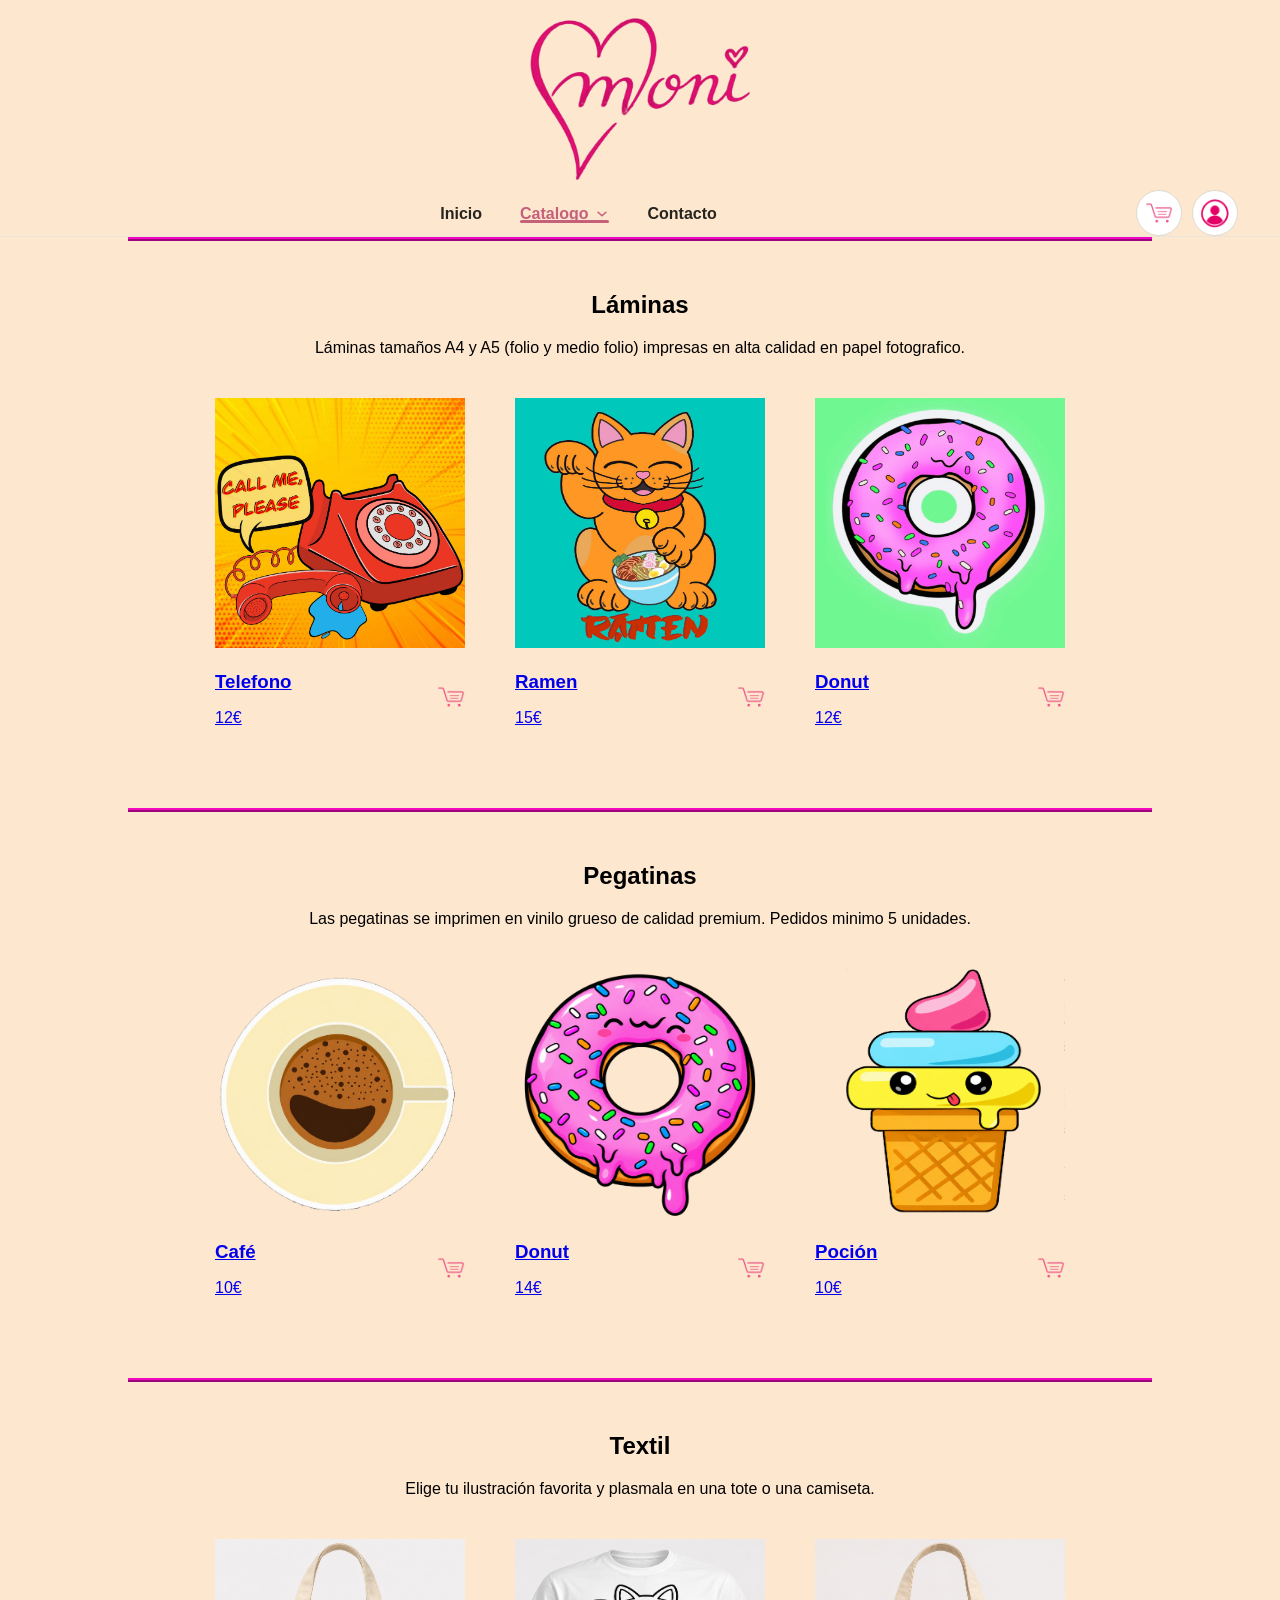
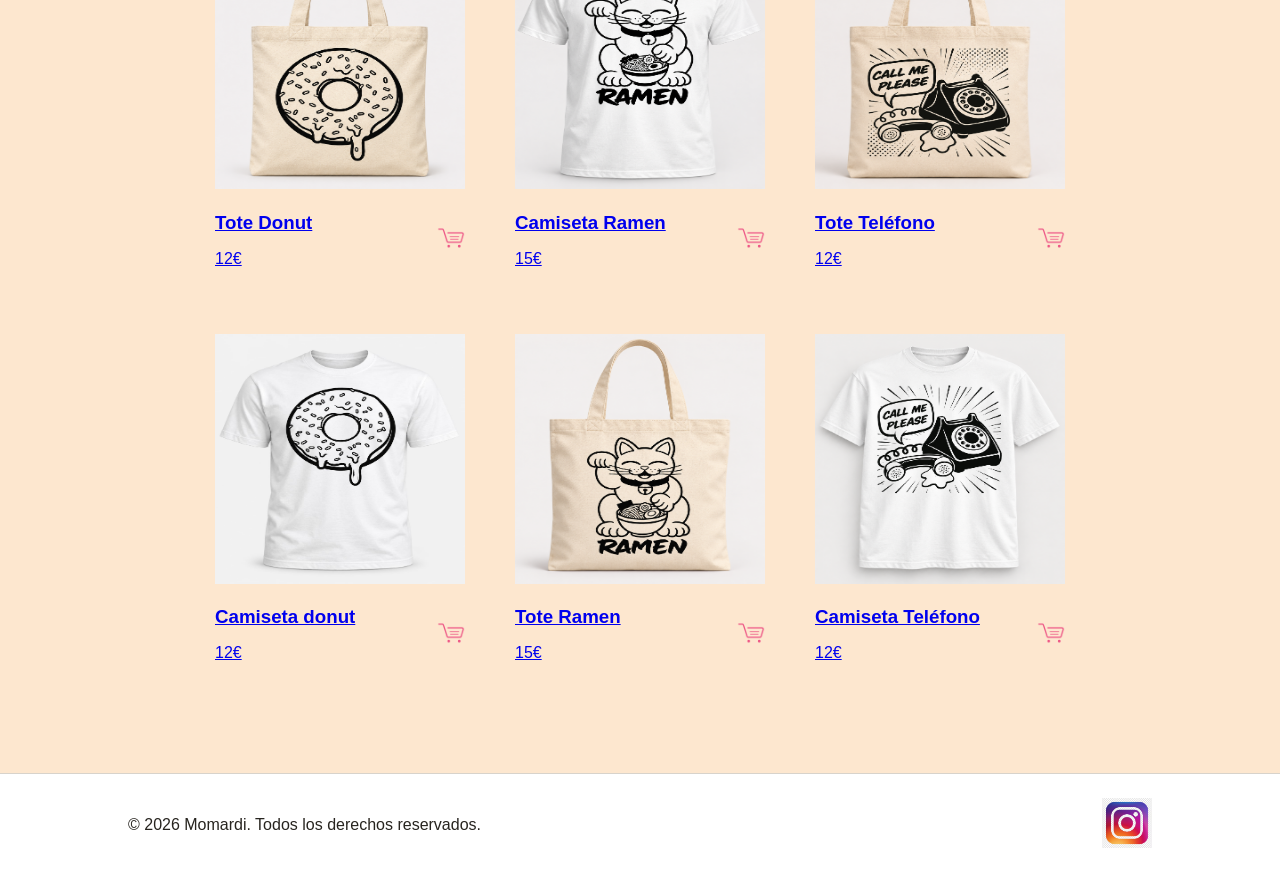
==== Catalogo/catalogo.html @ b245bbe1 "Primera subida de proyecto web de ilustración para Neoland." ====
<!doctype html>
<html lang="es">
  <head>
    <meta charset="UTF-8" />
    <meta name="viewport" content="width=device-width, initial-scale=1.0" />
    <title>Catalogo Momardi</title>
    <link rel="stylesheet" href="../Styles/Styles.css" />
  </head>
  <body>
    <header class="site-header">
      <div>
        <a class="brand" href="Index.html" aria-label="Ir al inicio">
          <img src="../Imagenes/LogoM.png" alt="Momardi" />
        </a>
      </div>
      <nav class="navbar" aria-label="Navegacion principal">
        <ul class="nav-links">
          <li>
            <a class="nav-link" href="../Inicio/Index.html" aria-current="page">Inicio</a>
          </li>
          <li class="dropdown">
            <a
              class="nav-link dropdown-toggle active"
              href="../Catalogo/catalogo.html"
              aria-haspopup="true"
              aria-expanded="false"
            >
              Catalogo
              <svg class="chevron" viewBox="0 0 16 16" aria-hidden="true">
                <path d="M3.5 6l4.5 4 4.5-4" />
              </svg>
            </a>
            <ul class="dropdown-menu">
              <li>
                <a href="../Catalogo/catalogo.html#laminas">Laminas</a>
              </li>
              <li><a href="../Catalogo/catalogo.html#pegatinas">Pegatinas</a></li>
              <li><a href="../Catalogo/catalogo.html#textil">Textil</a></li>
            </ul>
          </li>
          <li>
            <a class="nav-link" href="../Contacto/contacto.html">Contacto</a>
          </li>
        </ul>

        <div class="nav-actions">
          <a
            class="icon-button"
            href="../WorkingOnIt/working.html"
            aria-label="Ver carrito de compras"
          >
            <img
              class="icon-button-carrito"
              src="../Imagenes/carrito.png"
              alt="Carrito de compras"
            />
          </a>
          <a
            class="icon-button"
            href="../WorkingOnIt/working.html"
            aria-label="Iniciar sesion"
          >
            <img
              class="icon-button-login"
              src="../Imagenes/Login.png"
              alt="Inicio sesión"
            />
          </a>
        </div>
      </nav>
    </header>

    <div class="novedades" id="laminas">
      <h2>Láminas</h2>
      <p>
        Láminas tamaños A4 y A5 (folio y medio folio) impresas en alta calidad
        en papel fotografico.
      </p>
      <div class="linea">
        <a class="articulo" href="../Producto/producto-detalles.html">
          <img src="../Imagenes/Foto1.png" />
          <div class="informacionarticulo">
            <div class="tituloprecio">
              <h3>Telefono</h3>
              <p>12€</p>
            </div>
            <div class="icon-button-carrito">
              <img src="../Imagenes/carrito.png" alt="Carrito de compras" />
            </div>
          </div>
        </a>

        <a class="articulo" href="../Producto/producto-detalles.html">
          <img src="../Imagenes/Foto2.png" />
          <div class="informacionarticulo">
            <div class="tituloprecio">
              <h3>Ramen</h3>
              <p>15€</p>
            </div>
            <div class="icon-button-carrito">
              <img src="../Imagenes/carrito.png" alt="Carrito de compras" />
            </div>
          </div>
        </a>

        <a class="articulo" href="../Producto/producto-detalles.html">
          <img src="../Imagenes/Foto3.png" />
          <div class="informacionarticulo">
            <div class="tituloprecio">
              <h3>Donut</h3>
              <p>12€</p>
            </div>
            <div class="icon-button-carrito">
              <img src="../Imagenes/carrito.png" alt="Carrito de compras" />
            </div>
          </div>
        </a>
      </div>
    </div>
    <div class="novedades" id="pegatinas">
      <h2>Pegatinas</h2>
      <p>
        Las pegatinas se imprimen en vinilo grueso de calidad premium. Pedidos
        minimo 5 unidades.
      </p>
      <div class="linea">
        <a class="articulo" href="../Producto/producto-detalles.html">
          <img src="../Imagenes/Pegatinas/pegatina-cafe.png" />
          <div class="informacionarticulo">
            <div class="tituloprecio">
              <h3>Café</h3>
              <p>10€</p>
            </div>
            <div class="icon-button-carrito">
              <img src="../Imagenes/carrito.png" alt="Carrito de compras" />
            </div>
          </div>
        </a>

        <a class="articulo" href="../Producto/producto-detalles.html">
          <img src="../Imagenes/Pegatinas/pegatina-donut.png" />
          <div class="informacionarticulo">
            <div class="tituloprecio">
              <h3>Donut</h3>
              <p>14€</p>
            </div>
            <div class="icon-button-carrito">
              <img src="../Imagenes/carrito.png" alt="Carrito de compras" />
            </div>
          </div>
        </a>

        <a class="articulo" href="../Producto/producto-detalles.html">
          <img src="../Imagenes/Pegatinas/pegatina-helado.png" />
          <div class="informacionarticulo">
            <div class="tituloprecio">
              <h3>Poción</h3>
              <p>10€</p>
            </div>
            <div class="icon-button-carrito">
              <img src="../Imagenes/carrito.png" alt="Carrito de compras" />
            </div>
          </div>
        </a>
      </div>
    </div>
    <div class="novedades" id="textil">
      <h2>Textil</h2>
      <p>
        Elige tu ilustración favorita y plasmala en una tote o una camiseta.
      </p>
      <div class="linea">
        <a class="articulo" href="../Producto/producto-detalles.html">
          <img src="../Imagenes/textil/toteDonut.png" />
          <div class="informacionarticulo">
            <div class="tituloprecio">
              <h3>Tote Donut</h3>
              <p>12€</p>
            </div>
            <div class="icon-button-carrito">
              <img src="../Imagenes/carrito.png" alt="Carrito de compras" />
            </div>
          </div>
        </a>

        <a class="articulo" href="../Producto/producto-detalles.html">
          <img src="../Imagenes/textil/camiramen.png" />
          <div class="informacionarticulo">
            <div class="tituloprecio">
              <h3>Camiseta Ramen</h3>
              <p>15€</p>
            </div>
            <div class="icon-button-carrito">
              <img src="../Imagenes/carrito.png" alt="Carrito de compras" />
            </div>
          </div>
        </a>

        <a class="articulo" href="../Producto/producto-detalles.html">
          <img src="../Imagenes/textil/totetelefono .png" />
          <div class="informacionarticulo">
            <div class="tituloprecio">
              <h3>Tote Teléfono</h3>
              <p>12€</p>
            </div>
            <div class="icon-button-carrito">
              <img src="../Imagenes/carrito.png" alt="Carrito de compras" />
            </div>
          </div>
        </a>
      </div>
      <div class="linea">
        <a class="articulo" href="../Producto/producto-detalles.html">
          <img src="../Imagenes/textil/camidonut.jpeg" />
          <div class="informacionarticulo">
            <div class="tituloprecio">
              <h3>Camiseta donut</h3>
              <p>12€</p>
            </div>
            <div class="icon-button-carrito">
              <img src="../Imagenes/carrito.png" alt="Carrito de compras" />
            </div>
          </div>
        </a>

        <a class="articulo" href="../Producto/producto-detalles.html">
          <img src="../Imagenes/textil/toteramen.png" />
          <div class="informacionarticulo">
            <div class="tituloprecio">
              <h3> Tote Ramen</h3>
              <p>15€</p>
            </div>
            <div class="icon-button-carrito">
              <img src="../Imagenes/carrito.png" alt="Carrito de compras" />
            </div>
          </div>
        </a>

        <a class="articulo" href="../Producto/producto-detalles.html">
          <img src="../Imagenes/textil/camitelefono.png" />
          <div class="informacionarticulo">
            <div class="tituloprecio">
              <h3>Camiseta Teléfono</h3>
              <p>12€</p>
            </div>
            <div class="icon-button-carrito">
              <img src="../Imagenes/carrito.png" alt="Carrito de compras" />
            </div>
          </div>
        </a>
      </div>
    </div>
  </body>
  <footer class="site-footer">
    <p>&copy; 2026 Momardi. Todos los derechos reservados.</p>
    <a
      class="social-link"
      href="https://www.instagram.com/moni.mardi/"
      target="_blank"
      rel="noopener noreferrer"
      aria-label="Instagram de Momardi"
    >
      <img src="../Imagenes/Instagram.avif" />
    </a>
  </footer>
</html>
---- Styles/Styles.css ----
* {
  box-sizing: border-box;
}

body {
  background-color: #fde7cf;
  margin: 0;
  min-height: 100vh;
  display: flex;
  flex-direction: column;
  font-family: Arial, Helvetica, sans-serif;
}

/* Header Styles */

.site-header {
  background-color: #fde7cf;
  width: 100%;
  border-bottom: 1px solid #e8e6df;
}

.navbar {
  background-color: #fde7cf;
  min-height: 40px;
  position: relative;
  display: flex;
  align-items: center;
  justify-content: space-between;
  width: 100%;
  padding: 0 42px;
}

.brand {
  display: flex;
  align-items: center;
  justify-content: center;
  width: 100%;
  padding: 18px 20px 10px;
}

.brand img {
  display: block;
  width: 220px;
  height: auto;
}

.nav-links {
  display: flex;
  position: absolute;
  right: 44%;
  align-items: center;
  gap: 38px;
  margin-left: 28rem;
  padding: 0;
  list-style: none;
}

.nav-link {
  position: relative;
  display: inline-flex;
  align-items: center;
  gap: 7px;
  padding: 15px 0 14px;
  color: #27241f;
  font-size: 16px;
  font-weight: 600;
  text-decoration: none;
}

.nav-link.active {
  color: #c55f7a;
}

.nav-link.active::after {
  content: "";
  position: absolute;
  left: 0;
  right: 0;
  bottom: 14px;
  height: 3px;
  border-radius: 999px;
  background: #c55f7a;
}

.nav-link:hover,
.nav-link:focus-visible,
.dropdown:hover > .nav-link,
.dropdown:focus-within > .nav-link {
  color: #c55f7a;
}

.navbar:has(.action-volver) .nav-links {
  left: 42px;
  right: auto;
  margin: 0;
}

.action-volver {
  white-space: nowrap;
}

.chevron {
  width: 14px;
  height: 14px;
  fill: none;
  stroke: currentColor;
  stroke-width: 1.8;
  stroke-linecap: round;
  stroke-linejoin: round;
  transition: transform 180ms ease;
}

.dropdown {
  position: relative;
}

.dropdown-menu {
  position: absolute;
  top: calc(100% - 10px);
  left: -18px;
  z-index: 10;
  min-width: 190px;
  margin: 0;
  padding: 8px;
  list-style: none;
  background: #ffffff;
  border: 1px solid #ece8df;
  border-radius: 10px;
  box-shadow: 0 12px 30px rgba(55, 46, 38, 0.12);
  opacity: 0;
  visibility: hidden;
  transform: translateY(8px);
  transition:
    opacity 180ms ease,
    transform 180ms ease,
    visibility 180ms;
}

.dropdown:hover .dropdown-menu,
.dropdown:focus-within .dropdown-menu {
  opacity: 1;
  visibility: visible;
  transform: translateY(0);
}

.dropdown:hover .chevron,
.dropdown:focus-within .chevron {
  transform: rotate(180deg);
}

.dropdown-menu a {
  display: block;
  padding: 11px 12px;
  border-radius: 7px;
  color: #27241f;
  font-size: 15px;
  text-decoration: none;
}

.dropdown-menu a:hover,
.dropdown-menu a:focus-visible {
  color: #c55f7a;
  background: #fdf1f4;
}

.nav-actions {
  margin-left: auto;
  display: flex;
  align-items: center;
  gap: 10px;
}

.icon-button {
  display: inline-flex;
  align-items: center;
  justify-content: center;
  width: 46px;
  height: 46px;
  border: 1px solid #dedad1;
  border-radius: 50%;
  color: #27241f;
  background: #ffffff;
  text-decoration: none;
  transition:
    color 180ms ease,
    border-color 180ms ease,
    background 180ms ease;
}

.icon-button-carrito {
  display: flex;
  align-items: center;
  justify-content: center;
  width: 28px;
  height: 28px;
}

.icon-button-carrito img {
  display: block;
  width: 28px;
  height: 28px;
}
.icon-button-login {
  width: 44px;
  height: 30px;
  fill: none;
  stroke: currentColor;
  stroke-width: 1.8;
  stroke-linecap: round;
  stroke-linejoin: round;
}

.icon-button:hover,
.icon-button:focus-visible {
  color: #ffffff;
  border-color: #c55f7a;
  background: #c55f7a;
}

@media (max-width: 760px) {
  .navbar {
    min-height: 66px;
    padding: 0 18px;
  }

  .brand {
    padding: 12px 18px 8px;
  }

  .brand img {
    width: 150px;
  }

  .nav-links {
    gap: 16px;
  }

  .nav-link {
    padding: 27px 0 25px;
    font-size: 14px;
  }

  .nav-link.active::after {
    bottom: 17px;
  }

  .nav-actions {
    gap: 6px;
  }

  .icon-button {
    width: 40px;
    height: 40px;
  }
}

/* Banner Styles */
.banner {
  position: center;
  width: 100%;
  height: 400px;
  object-fit: cover;
  background-image: url("../Imagenes/Banner.jpg");
  background-size: cover;
  background-position: center;
  display: flex;
  align-items: center;
  justify-content: center;
}
.bannertext {
  width: 100%;
  height: 50%;
  text-align: center;
  color: #f108bf;
  font-size: 36px;
  font-weight: bold;
  text-shadow: 2px 2px 4px rgba(139, 5, 128, 0.5);
}

.novedades {
  border-top: 4px ridge #f108bf;
  margin-top: 30px;
  padding: 30px 0 40px;
  text-align: center;
  margin: 0 10% 0 10%;
}

.linea {
  display: flex;
  justify-content: center;
  padding: 0 10% 0 10%;
}

.articulo > img {
  height: 250px;
  width: 250px;
}

.articulo {
  margin: 10px;
  padding: 15px;
}

.informacionarticulo {
  display: flex;
  align-items: center;
  justify-content: space-between;
  width: 250px;
  margin: 0 auto;
}

.tituloprecio {
  display: flex;
  align-items: flex-start;
  flex-direction: column;
  margin: 0;
}

.tituloprecio h3 {
  margin-bottom: 0;
}

.añadircarrito {
  display: flex;
  align-items: center;
  justify-content: center;
}

.detalle-producto {
  display: flex;
  align-items: flex-start;
  justify-content: center;
  gap: 40px;
  max-width: 900px;
  margin: 40px auto;
  padding: 20px;
}

.detalle-imagen img {
  width: 400px;
  height: 400px;
  object-fit: cover;
}

.detalle-info {
  width: 380px;
  display: flex;
  flex-direction: column;
  gap: 12px;
}

.detalle-info h1,
.detalle-info p {
  margin: 0;
}

.detalle-precio {
  color: #c55f7a;
  font-size: 24px;
  font-weight: bold;
}

.detalle-info select {
  width: 100%;
  padding: 8px;
}

.detalle-carrito {
  display: flex;
  align-items: center;
  justify-content: center;
  gap: 8px;
  width: 100%;
  padding: 12px;
  border: none;
  background: #c55f7a;
  color: #ffffff;
  cursor: pointer;
}

.detalle-carrito img {
  width: 20px;
  height: 20px;
}

.boton-principal,
.detalle-carrito {
  display: flex;
  align-items: center;
  justify-content: center;
  gap: 8px;
  min-height: 44px;
  border: none;
  border-radius: 6px;
  padding: 12px 24px;
  background: #c55f7a;
  color: #ffffff;
  font: inherit;
  font-weight: bold;
  cursor: pointer;
  transition:
    background 180ms ease,
    transform 180ms ease;
}

.boton-principal:hover,
.boton-principal:focus-visible,
.detalle-carrito:hover,
.detalle-carrito:focus-visible {
  background: #a94862;
  transform: translateY(-1px);
}

/*Footer*/
.site-footer {
  display: flex;
  align-items: center;
  justify-content: space-between;
  gap: 20px;
  margin-top: 30px;
  padding: 24px 10%;
  border-top: 1px solid #d8d3cb;
  color: #27241f;
  background: #ffffff;
}

.site-footer img {
  height: 50px;
  width: 50px;
}
.site-footer p {
  margin: 0;
}

.social-link {
  color: #c55f7a;
  font-weight: bold;
  text-decoration: none;
}

.social-link:hover,
.social-link:focus-visible {
  text-decoration: underline;
}

@media (max-width: 760px) {
  .site-footer {
    flex-direction: column;
    text-align: center;
  }
}

/* Contacto*/

.contacto {
  box-sizing: border-box;
  display: flex;
  flex: 1;
  align-items: center;
  justify-content: center;
  width: 100%;
  padding: 20px;
}

.formulario-contacto {
  box-sizing: border-box;
  width: 60%;
  padding: 10px;
}

.formulario-contacto {
  width: 40%;
  margin: 0 auto;
}

.formulario-contacto input,
.formulario-contacto textarea {
  box-sizing: border-box;
  border-radius: 16px;
  width: 100%;
  border-color: #e00f71;
}

.redes-sociales {
  box-sizing: border-box;
  width: 40%;
  padding: 10px;
}

.contacto-info {
  display: flex;
  align-items: center;
  gap: 10px;
}

.rrss {
  width: 20px;
}
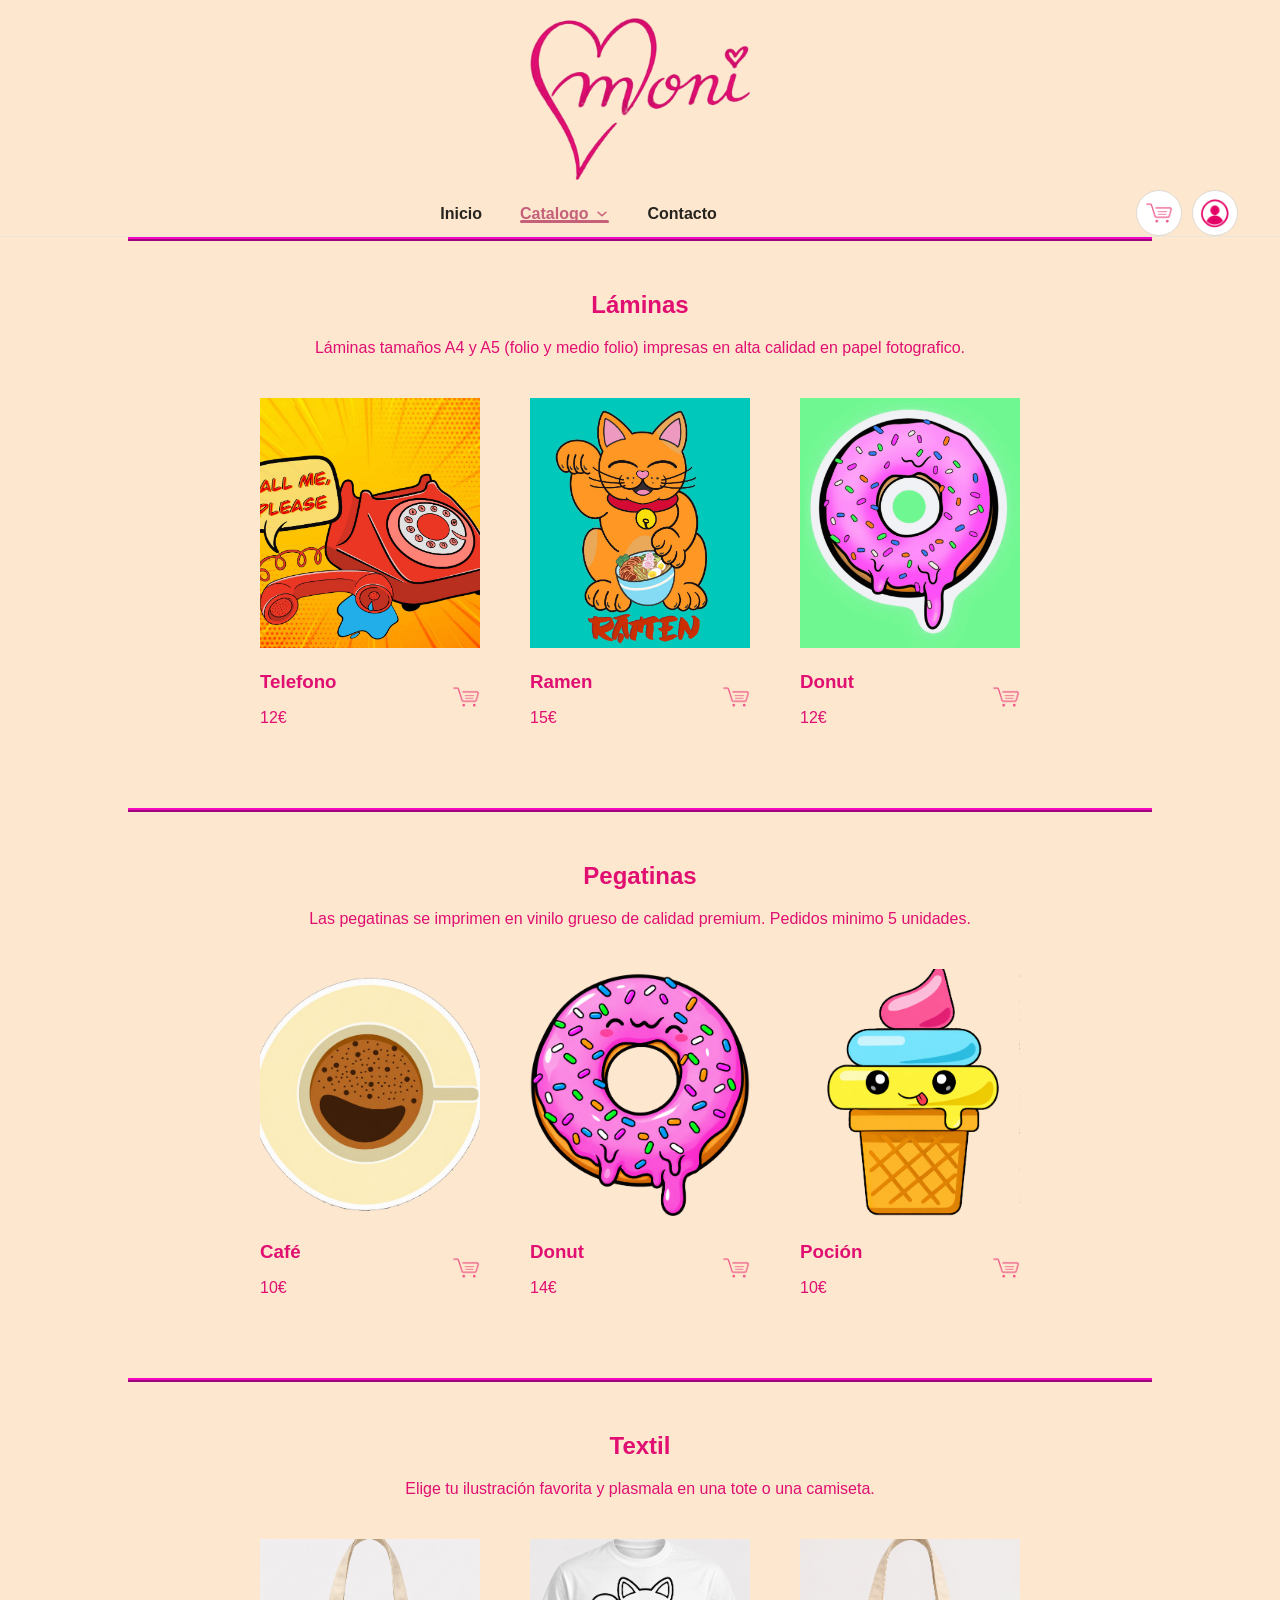
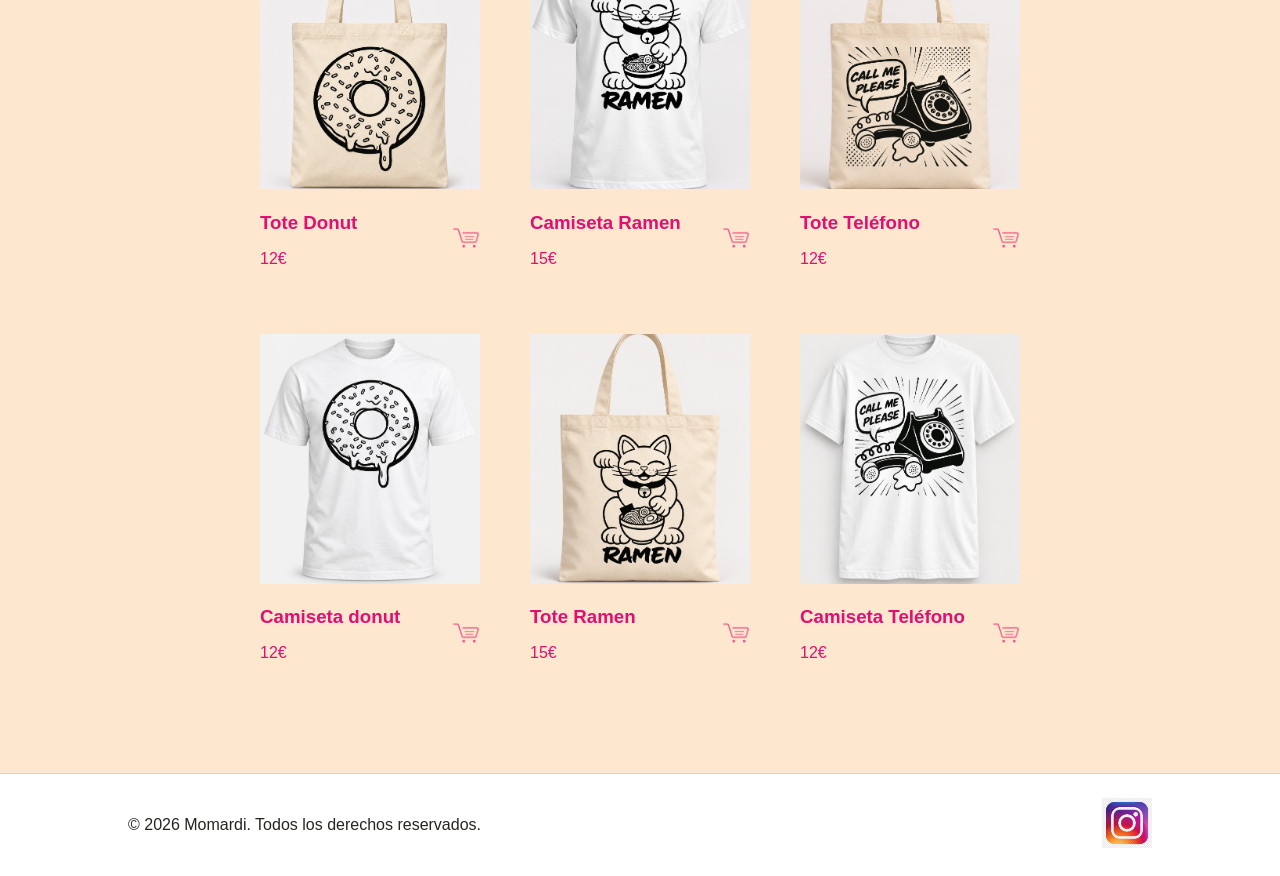
==== commit 3f7c5e9d: "Introducidos estilos para responsive" ====
--- a/Catalogo/catalogo.html
+++ b/Catalogo/catalogo.html
@@ -9,14 +9,16 @@
   <body>
     <header class="site-header">
       <div>
-        <a class="brand" href="Index.html" aria-label="Ir al inicio">
+        <a class="brand" href="../Inicio/Index.html" aria-label="Ir al inicio">
           <img src="../Imagenes/LogoM.png" alt="Momardi" />
         </a>
       </div>
       <nav class="navbar" aria-label="Navegacion principal">
         <ul class="nav-links">
           <li>
-            <a class="nav-link" href="../Inicio/Index.html" aria-current="page">Inicio</a>
+            <a class="nav-link" href="../Inicio/Index.html" aria-current="page"
+              >Inicio</a
+            >
           </li>
           <li class="dropdown">
             <a
@@ -32,9 +34,11 @@
             </a>
             <ul class="dropdown-menu">
               <li>
-                <a href="../Catalogo/catalogo.html#laminas">Laminas</a>
+                <a href="../Catalogo/catalogo.html#laminas">Láminas</a>
               </li>
-              <li><a href="../Catalogo/catalogo.html#pegatinas">Pegatinas</a></li>
+              <li>
+                <a href="../Catalogo/catalogo.html#pegatinas">Pegatinas</a>
+              </li>
               <li><a href="../Catalogo/catalogo.html#textil">Textil</a></li>
             </ul>
           </li>
@@ -227,7 +231,7 @@
           <img src="../Imagenes/textil/toteramen.png" />
           <div class="informacionarticulo">
             <div class="tituloprecio">
-              <h3> Tote Ramen</h3>
+              <h3>Tote Ramen</h3>
               <p>15€</p>
             </div>
             <div class="icon-button-carrito">
--- a/Styles/Styles.css
+++ b/Styles/Styles.css
@@ -220,7 +220,8 @@
 @media (max-width: 760px) {
   .navbar {
     min-height: 66px;
-    padding: 0 18px;
+    justify-content: flex-start;
+    padding: 0 12px;
   }
 
   .brand {
@@ -232,19 +233,23 @@
   }
 
   .nav-links {
-    gap: 16px;
+    position: static;
+    right: auto;
+    margin: 0;
+    gap: 10px;
   }
 
   .nav-link {
-    padding: 27px 0 25px;
+    padding: 20px 0 18px;
     font-size: 14px;
   }
 
   .nav-link.active::after {
-    bottom: 17px;
+    bottom: 12px;
   }
 
   .nav-actions {
+    margin-left: auto;
     gap: 6px;
   }
 
@@ -279,6 +284,7 @@
 
 .novedades {
   border-top: 4px ridge #f108bf;
+  color: #e00f71;
   margin-top: 30px;
   padding: 30px 0 40px;
   text-align: center;
@@ -288,17 +294,23 @@
 .linea {
   display: flex;
   justify-content: center;
+  flex-wrap: wrap;
   padding: 0 10% 0 10%;
 }
 
 .articulo > img {
   height: 250px;
   width: 250px;
+  max-width: 100%;
+  object-fit: cover;
 }
 
 .articulo {
+  text-decoration: none;
   margin: 10px;
   padding: 15px;
+  width: 250px;
+  max-width: 100%;
 }
 
 .informacionarticulo {
@@ -306,7 +318,9 @@
   align-items: center;
   justify-content: space-between;
   width: 250px;
+  max-width: 100%;
   margin: 0 auto;
+  color: #e00f71;
 }
 
 .tituloprecio {
@@ -318,6 +332,7 @@
 
 .tituloprecio h3 {
   margin-bottom: 0;
+  color: #e00f71;
 }
 
 .añadircarrito {
@@ -496,3 +511,144 @@
 .rrss {
   width: 20px;
 }
+
+@media (max-width: 760px) {
+  .novedades {
+    margin: 0 16px;
+    padding: 24px 0 32px;
+  }
+
+  .linea {
+    align-items: center;
+    padding: 0;
+  }
+
+  .articulo {
+    box-sizing: border-box;
+  }
+
+  .detalle-producto {
+    flex-direction: column;
+    align-items: center;
+    margin: 24px auto;
+    padding: 12px;
+  }
+
+  .detalle-imagen,
+  .detalle-imagen img,
+  .detalle-info {
+    width: min(400px, 100%);
+  }
+
+  .detalle-imagen img {
+    height: auto;
+  }
+
+  .contacto {
+    flex-direction: column;
+    align-items: stretch;
+  }
+
+  .formulario-contacto,
+  .redes-sociales {
+    width: 100%;
+  }
+
+  .redes-sociales {
+    margin-top: 20px;
+  }
+}
+
+@media (max-width: 480px) {
+  .brand img {
+    width: 120px;
+  }
+
+  .navbar {
+    min-height: 58px;
+    padding: 0 8px;
+  }
+
+  .nav-links {
+    gap: 8px;
+  }
+
+  .nav-link {
+    gap: 4px;
+    font-size: 12px;
+  }
+
+  .chevron {
+    width: 11px;
+    height: 11px;
+  }
+
+  .nav-actions {
+    gap: 4px;
+  }
+
+  .icon-button {
+    width: 36px;
+    height: 36px;
+  }
+
+  .icon-button-carrito,
+  .icon-button-carrito img {
+    width: 22px;
+    height: 22px;
+  }
+
+  .icon-button-login {
+    width: 34px;
+    height: 26px;
+  }
+
+  .dropdown-menu {
+    left: -30px;
+  }
+
+  .novedades {
+    margin: 0 8px;
+  }
+
+  .novedades h2 {
+    font-size: 24px;
+  }
+
+  .novedades p {
+    padding: 0 8px;
+  }
+
+  .articulo,
+  .articulo > img,
+  .informacionarticulo {
+    width: 100%;
+  }
+
+  .articulo {
+    max-width: 280px;
+    margin: 6px 0;
+    padding: 10px 8px;
+  }
+
+  .articulo > img {
+    height: auto;
+  }
+
+  .detalle-imagen img {
+    max-height: 320px;
+    object-fit: contain;
+  }
+
+  .detalle-info {
+    gap: 10px;
+  }
+
+  .formulario-contacto {
+    margin: 0;
+  }
+
+  .site-footer {
+    padding: 20px 16px;
+  }
+}
